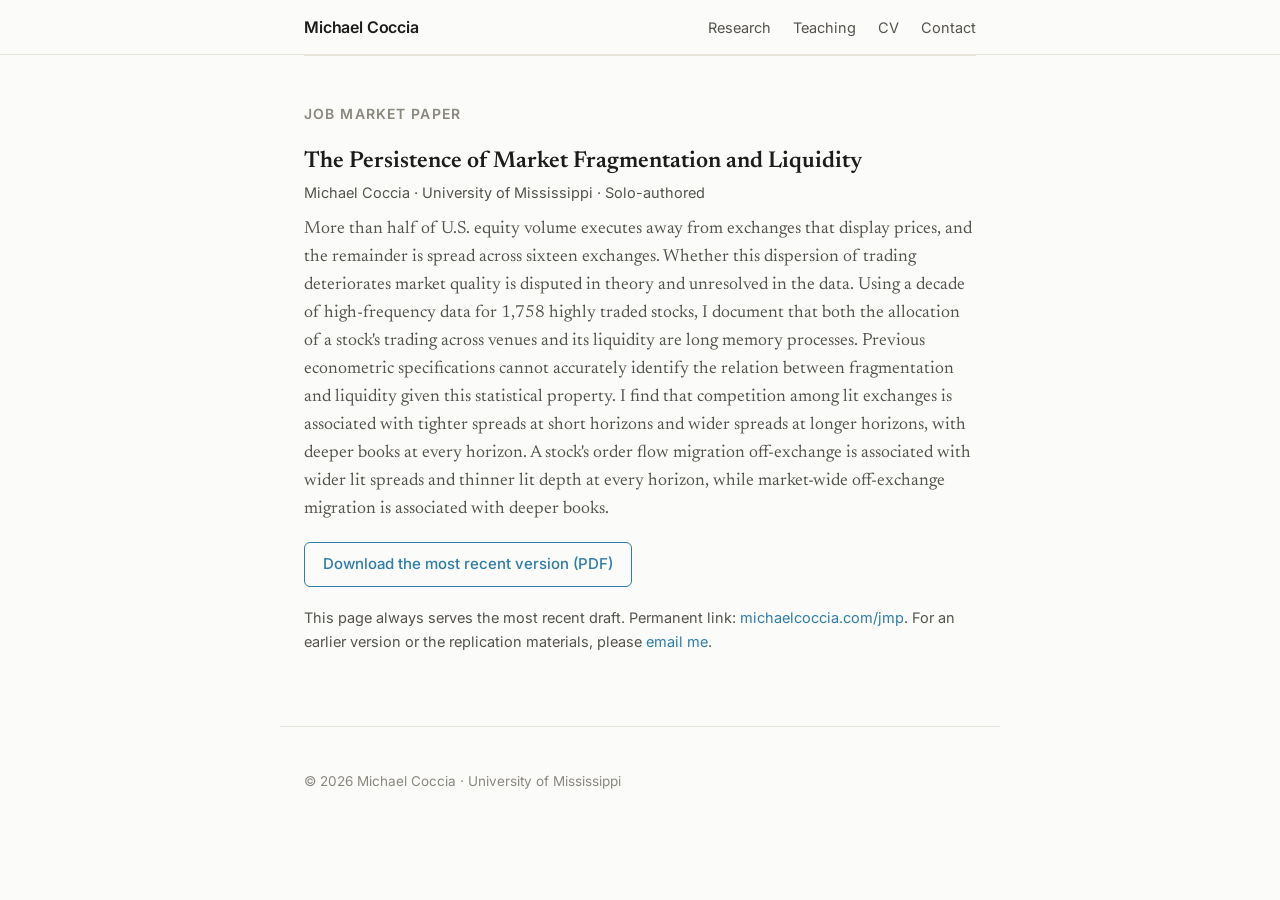
==== jmp/index.html @ 6da410b3 "Publish job market paper with a permanent link Host the JMP PDF at /assets/jmp.pdf and add a landing" ====
<!DOCTYPE html>
<html lang="en">
<head>
  <meta charset="UTF-8" />
  <meta name="viewport" content="width=device-width, initial-scale=1.0" />
  <title>Job Market Paper — The Persistence of Market Fragmentation and Liquidity | Michael Coccia</title>
  <meta name="description" content="Most recent version of the job market paper of Michael Coccia: The Persistence of Market Fragmentation and Liquidity." />
  <link rel="icon" href="/favicon.ico" sizes="any" />
  <link rel="icon" type="image/svg+xml" href="/icon.svg" />
  <link rel="apple-touch-icon" href="/apple-touch-icon.png" />
  <link rel="manifest" href="/site.webmanifest" />
  <meta name="theme-color" content="#2f7ea6" />
  <link rel="canonical" href="https://michaelcoccia.com/jmp/" />
  <meta property="og:type" content="article" />
  <meta property="og:title" content="The Persistence of Market Fragmentation and Liquidity" />
  <meta property="og:description" content="Job market paper of Michael Coccia, University of Mississippi. Latest version always at michaelcoccia.com/jmp." />
  <meta property="og:url" content="https://michaelcoccia.com/jmp/" />
  <meta name="citation_title" content="The Persistence of Market Fragmentation and Liquidity" />
  <meta name="citation_author" content="Coccia, Michael" />
  <meta name="citation_pdf_url" content="https://michaelcoccia.com/assets/jmp.pdf" />
  <link rel="stylesheet" href="/style.css" />
  <link rel="preconnect" href="https://fonts.googleapis.com" />
  <link rel="preconnect" href="https://fonts.gstatic.com" crossorigin />
  <link href="https://fonts.googleapis.com/css2?family=Newsreader:ital,opsz,wght@0,6..72,400;0,6..72,500;0,6..72,600;1,6..72,400&family=Inter:wght@400;500;600&display=swap" rel="stylesheet" />
</head>
<body>
  <header class="site-header">
    <nav class="nav">
      <a class="nav-brand" href="/">Michael Coccia</a>
      <ul class="nav-links">
        <li><a href="/#research">Research</a></li>
        <li><a href="/#teaching">Teaching</a></li>
        <li><a href="/#cv">CV</a></li>
        <li><a href="/#contact">Contact</a></li>
      </ul>
    </nav>
  </header>

  <main id="top">
    <section class="section">
      <h2>Job Market Paper</h2>
      <article class="paper jmp">
        <h3 class="paper-title">The Persistence of Market Fragmentation and Liquidity</h3>
        <p class="paper-meta">Michael Coccia · University of Mississippi · Solo-authored</p>
        <p class="paper-abstract">
          More than half of U.S. equity volume executes away from exchanges that
          display prices, and the remainder is spread across sixteen exchanges.
          Whether this dispersion of trading deteriorates market quality is disputed
          in theory and unresolved in the data. Using a decade of high-frequency data
          for 1,758 highly traded stocks, I document that both the allocation of a
          stock's trading across venues and its liquidity are long memory processes.
          Previous econometric specifications cannot accurately identify the relation
          between fragmentation and liquidity given this statistical property. I find
          that competition among lit exchanges is associated with tighter spreads at
          short horizons and wider spreads at longer horizons, with deeper books at
          every horizon. A stock's order flow migration off-exchange is associated
          with wider lit spreads and thinner lit depth at every horizon, while
          market-wide off-exchange migration is associated with deeper books.
        </p>
        <p><a class="button" href="/assets/jmp.pdf">Download the most recent version (PDF)</a></p>
        <p class="paper-meta">
          This page always serves the most recent draft. Permanent link:
          <a href="https://michaelcoccia.com/jmp">michaelcoccia.com/jmp</a>.
          For an earlier version or the replication materials, please
          <a href="mailto:macoccia@olemiss.edu">email me</a>.
        </p>
      </article>
    </section>
  </main>

  <footer class="site-footer">
    <p>© <span id="year"></span> Michael Coccia · University of Mississippi</p>
  </footer>

  <script>
    document.getElementById('year').textContent = new Date().getFullYear();
  </script>
</body>
</html>
---- style.css ----
/* ===== Design tokens ===== */
:root {
  --bg: #fbfbf9;
  --surface: #ffffff;
  --text: #1c1c1a;
  --text-soft: #55534d;
  --muted: #8a887f;
  --border: #e6e3db;
  --accent: #2f7ea6;        /* powder / sky blue */
  --accent-soft: #4a97bd;
  --maxw: 720px;
  --serif: "Newsreader", Georgia, "Times New Roman", serif;
  --sans: "Inter", -apple-system, BlinkMacSystemFont, "Segoe UI", sans-serif;
}

@media (prefers-color-scheme: dark) {
  :root {
    --bg: #161614;
    --surface: #1e1e1b;
    --text: #ededea;
    --text-soft: #b9b6ae;
    --muted: #86847c;
    --border: #2e2e2a;
    --accent: #86c5e0;
    --accent-soft: #a3d4ea;
  }
}

/* ===== Base ===== */
* { box-sizing: border-box; }

html { scroll-behavior: smooth; scroll-padding-top: 72px; }

body {
  margin: 0;
  background: var(--bg);
  color: var(--text);
  font-family: var(--serif);
  font-size: 19px;
  line-height: 1.65;
  -webkit-font-smoothing: antialiased;
}

a {
  color: var(--accent);
  text-decoration: none;
  text-underline-offset: 2px;
}
a:hover { text-decoration: underline; }

/* ===== Header / nav ===== */
.site-header {
  position: sticky;
  top: 0;
  z-index: 10;
  background: color-mix(in srgb, var(--bg) 88%, transparent);
  backdrop-filter: saturate(1.4) blur(8px);
  border-bottom: 1px solid var(--border);
}
.nav {
  max-width: var(--maxw);
  margin: 0 auto;
  padding: 14px 24px;
  display: flex;
  align-items: baseline;
  justify-content: space-between;
  gap: 16px;
}
.nav-brand {
  font-family: var(--sans);
  font-weight: 600;
  font-size: 16px;
  color: var(--text);
  letter-spacing: -0.01em;
}
.nav-links {
  display: flex;
  gap: 22px;
  list-style: none;
  margin: 0;
  padding: 0;
  font-family: var(--sans);
  font-size: 14.5px;
}
.nav-links a { color: var(--text-soft); }
.nav-links a:hover { color: var(--accent); text-decoration: none; }

/* ===== Layout ===== */
main { max-width: var(--maxw); margin: 0 auto; padding: 0 24px; }

.section {
  padding: 46px 0;
  border-top: 1px solid var(--border);
}
h2 {
  font-family: var(--sans);
  font-size: 14px;
  font-weight: 600;
  letter-spacing: 0.08em;
  text-transform: uppercase;
  color: var(--muted);
  margin: 0 0 22px;
}
.subhead {
  font-family: var(--sans);
  font-size: 13px;
  font-weight: 600;
  letter-spacing: 0.04em;
  text-transform: uppercase;
  color: var(--text-soft);
  margin: 34px 0 14px;
}

/* ===== Intro ===== */
.intro { padding: 54px 0 40px; }
.intro-grid {
  display: grid;
  grid-template-columns: 140px 1fr;
  gap: 30px;
  align-items: start;
}
.intro-photo img {
  width: 140px;
  height: 140px;
  object-fit: cover;
  border-radius: 6px;
  border: 1px solid var(--border);
}
.intro-text h1 {
  font-size: 40px;
  line-height: 1.1;
  font-weight: 600;
  letter-spacing: -0.02em;
  margin: 0 0 8px;
}
.tagline {
  font-family: var(--sans);
  font-size: 16px;
  color: var(--text-soft);
  margin: 0 0 18px;
}
.bio { margin: 0 0 18px; color: var(--text); }
.intro-links {
  font-family: var(--sans);
  font-size: 15px;
  margin: 0;
}
.dot { color: var(--muted); margin: 0 8px; }

/* ===== Papers ===== */
.paper { margin: 0 0 26px; }
.paper-list { list-style: none; margin: 0; padding: 0; counter-reset: paper; }
.paper-list > li { margin: 0 0 26px; }
.paper-title {
  font-size: 21px;
  font-weight: 600;
  line-height: 1.3;
  margin: 0 0 4px;
}
.jmp .paper-title { font-size: 23px; }
.paper-meta {
  font-family: var(--sans);
  font-size: 14.5px;
  color: var(--text-soft);
  margin: 0 0 10px;
}
.paper-abstract {
  font-size: 17.5px;
  line-height: 1.6;
  color: var(--text-soft);
  margin: 0 0 10px;
}
.paper-links {
  font-family: var(--sans);
  font-size: 14.5px;
  margin: 0;
}
.muted-link { font-family: var(--sans); font-size: 14.5px; color: var(--muted); }
.wip-list { margin: 0; padding-left: 20px; color: var(--text-soft); }
.wip-list li { margin: 0 0 6px; }

/* ===== Teaching ===== */
.section-lead { color: var(--text-soft); margin: 0 0 20px; }
.teaching-list { list-style: none; margin: 0; padding: 0; }
.teaching-item {
  display: grid;
  grid-template-columns: 130px 1fr;
  gap: 18px;
  padding: 14px 0;
  border-bottom: 1px solid var(--border);
}
.teaching-item:last-child { border-bottom: none; }
.teaching-role {
  font-family: var(--sans);
  font-size: 13px;
  font-weight: 600;
  text-transform: uppercase;
  letter-spacing: 0.04em;
  color: var(--accent);
  padding-top: 2px;
}
.teaching-body { display: flex; flex-direction: column; }
.course { font-weight: 500; }
.teaching-meta {
  font-family: var(--sans);
  font-size: 14px;
  color: var(--muted);
}

/* ===== Buttons ===== */
.button {
  display: inline-block;
  font-family: var(--sans);
  font-size: 15px;
  font-weight: 500;
  padding: 9px 18px;
  border: 1px solid var(--accent);
  border-radius: 6px;
  color: var(--accent);
}
.button:hover { background: var(--accent); color: #fff; text-decoration: none; }

/* ===== Contact ===== */
.contact-grid {
  display: grid;
  grid-template-columns: repeat(3, 1fr);
  gap: 24px;
}
.contact-label {
  font-family: var(--sans);
  font-size: 12.5px;
  font-weight: 600;
  text-transform: uppercase;
  letter-spacing: 0.06em;
  color: var(--muted);
  margin: 0 0 4px;
}
.contact-grid p { margin: 0 0 4px; font-size: 17px; }
.references { margin-top: 26px; }

/* ===== Footer ===== */
.site-footer {
  max-width: var(--maxw);
  margin: 0 auto;
  padding: 30px 24px 50px;
  border-top: 1px solid var(--border);
  font-family: var(--sans);
  font-size: 13.5px;
  color: var(--muted);
}

/* ===== Responsive ===== */
@media (max-width: 620px) {
  body { font-size: 18px; }
  .nav-links { gap: 16px; }
  .intro-grid { grid-template-columns: 1fr; gap: 20px; }
  .intro-photo img { width: 110px; height: 110px; }
  .intro-text h1 { font-size: 32px; }
  .contact-grid { grid-template-columns: 1fr; }
  .teaching-item { grid-template-columns: 1fr; gap: 4px; }
}
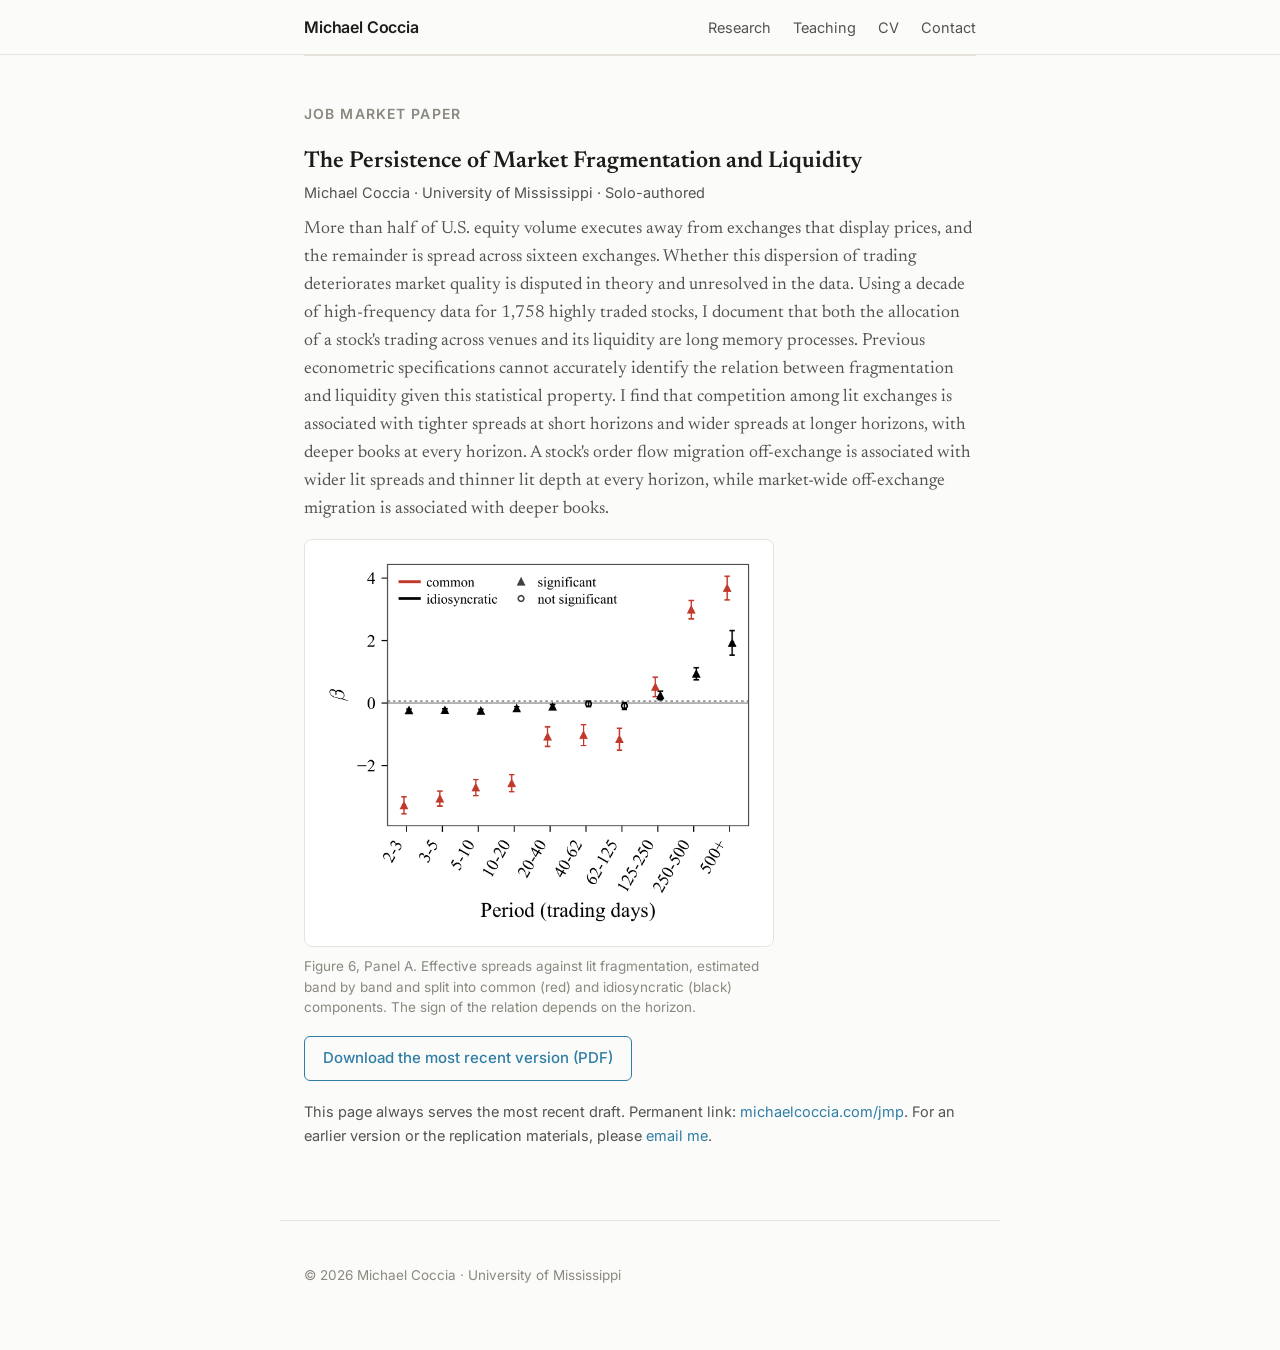
==== commit 35e599bc: "Add a figure to each paper entry Each paper on the home page now shows one figure with a short capti" ====
--- a/jmp/index.html
+++ b/jmp/index.html
@@ -57,6 +57,17 @@
           with wider lit spreads and thinner lit depth at every horizon, while
           market-wide off-exchange migration is associated with deeper books.
         </p>
+        <figure class="paper-figure narrow">
+          <a href="/assets/jmp.pdf">
+            <img src="/assets/figs/jmp.png" alt="Coefficients on lit fragmentation by frequency band, split into common and idiosyncratic components" loading="lazy" />
+          </a>
+          <figcaption>
+            Figure 6, Panel A. Effective spreads against lit fragmentation,
+            estimated band by band and split into common (red) and
+            idiosyncratic (black) components. The sign of the relation depends
+            on the horizon.
+          </figcaption>
+        </figure>
         <p><a class="button" href="/assets/jmp.pdf">Download the most recent version (PDF)</a></p>
         <p class="paper-meta">
           This page always serves the most recent draft. Permanent link:
--- a/style.css
+++ b/style.css
@@ -259,3 +259,31 @@
   .contact-grid { grid-template-columns: 1fr; }
   .teaching-item { grid-template-columns: 1fr; gap: 4px; }
 }
+
+/* ===== Paper figures ===== */
+.paper-figure {
+  margin: 16px 0 14px;
+  padding: 0;
+}
+.paper-figure a {
+  display: block;
+  background: #ffffff;
+  border: 1px solid var(--border);
+  border-radius: 8px;
+  padding: 12px;
+}
+.paper-figure a:hover { border-color: var(--accent); }
+.paper-figure img {
+  display: block;
+  width: 100%;
+  height: auto;
+  border-radius: 2px;
+}
+.paper-figure figcaption {
+  font-family: var(--sans);
+  font-size: 13.5px;
+  line-height: 1.5;
+  color: var(--muted);
+  margin-top: 9px;
+}
+.paper-figure.narrow { max-width: 470px; }
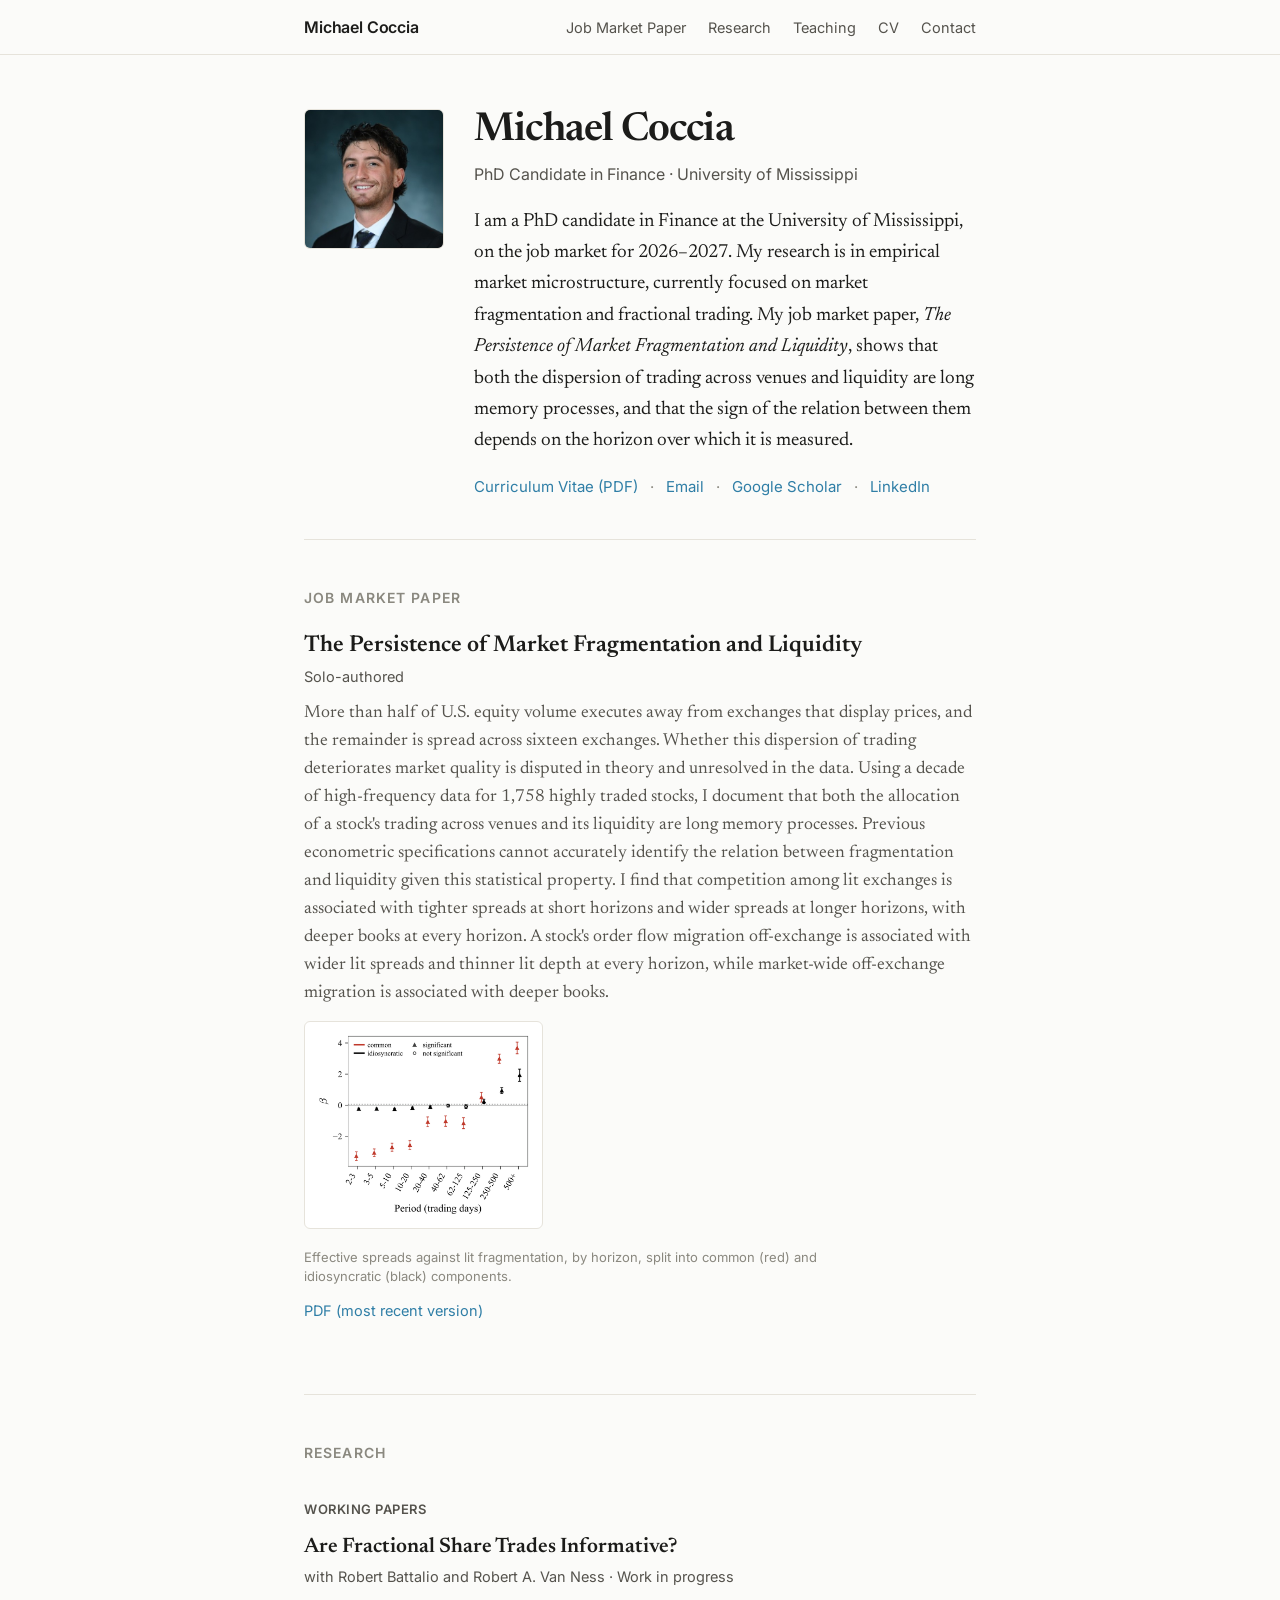
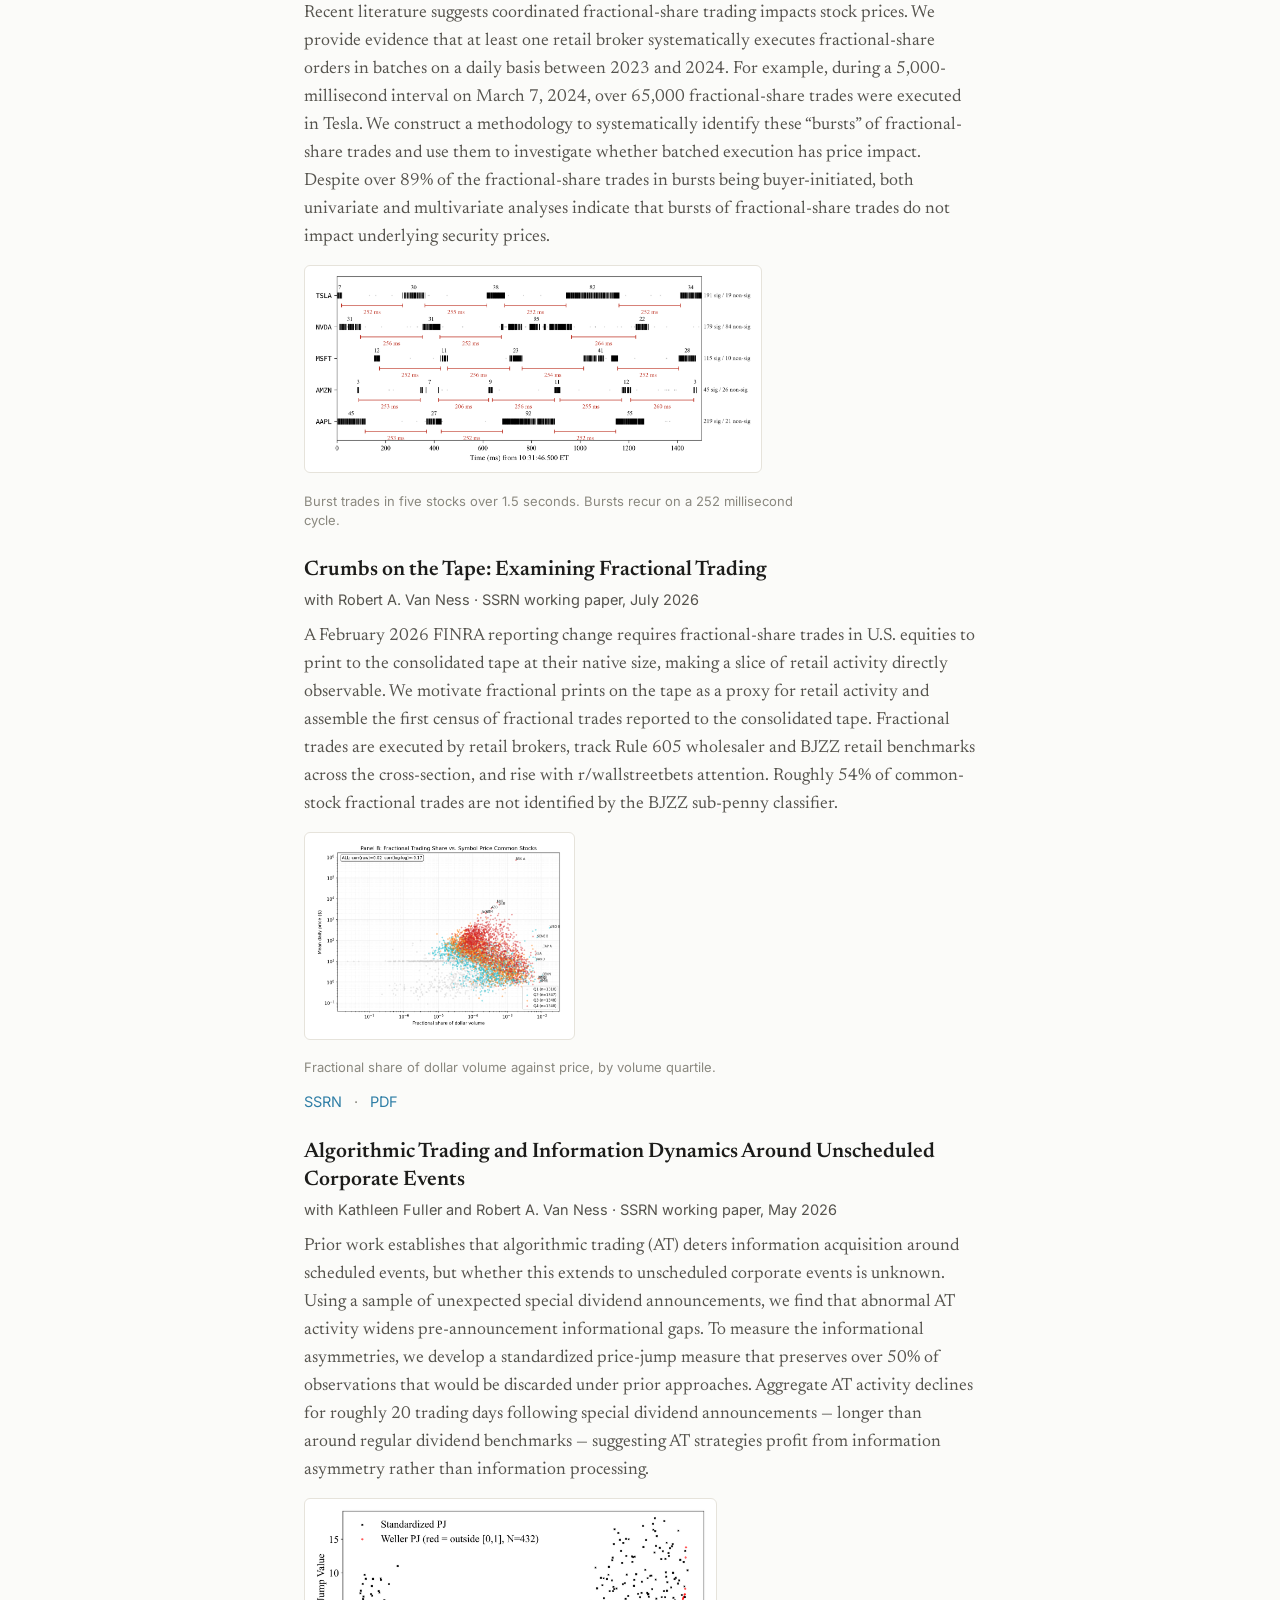
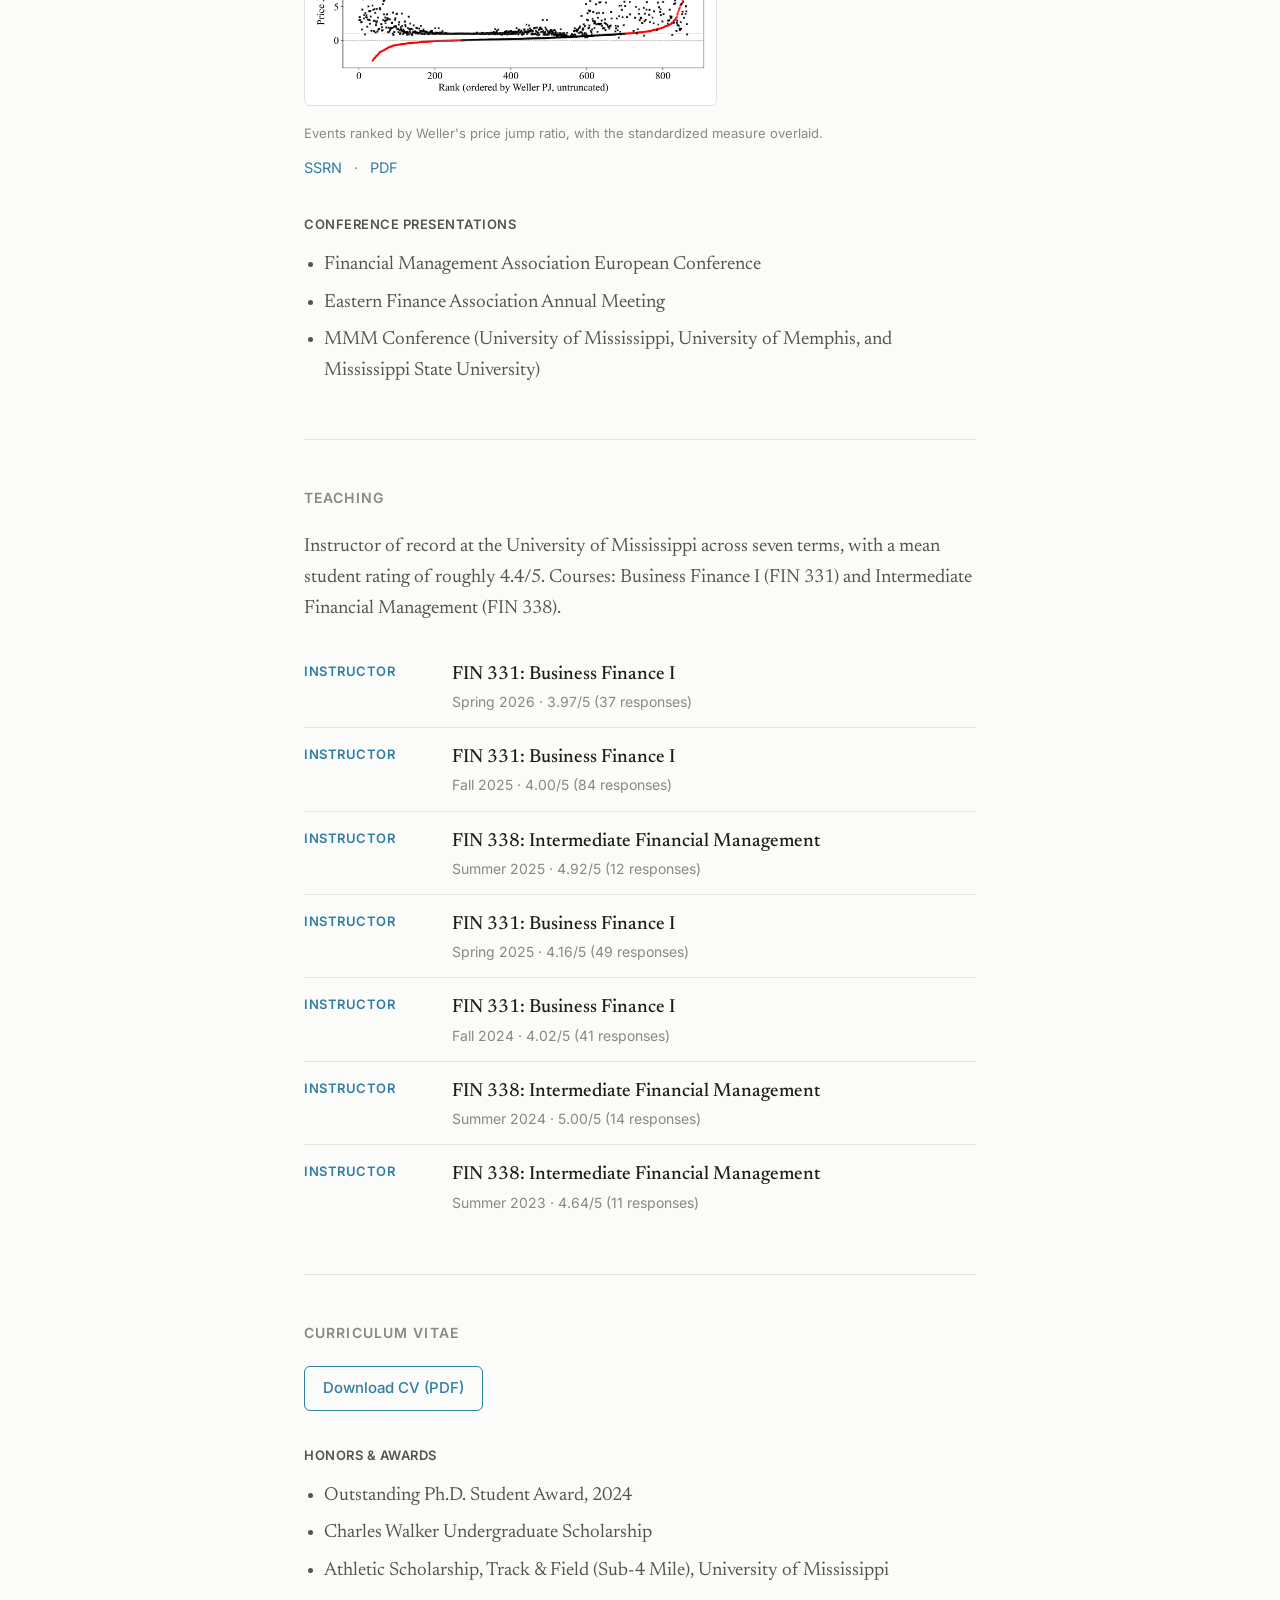
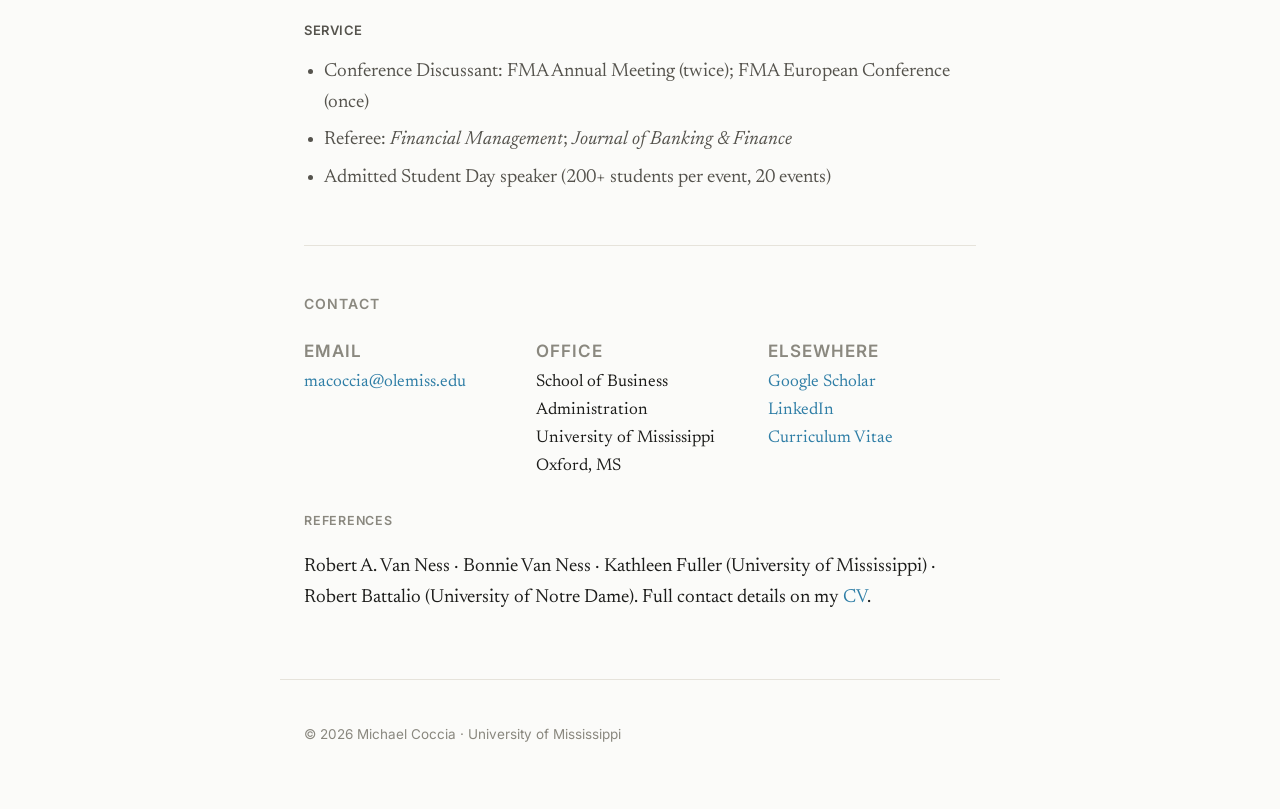
==== commit d02bc289: "Update the job market paper text and shrink the figures Replace the home page abstract and the intro" ====
--- a/jmp/index.html
+++ b/jmp/index.html
@@ -2,89 +2,14 @@
 <html lang="en">
 <head>
   <meta charset="UTF-8" />
-  <meta name="viewport" content="width=device-width, initial-scale=1.0" />
-  <title>Job Market Paper — The Persistence of Market Fragmentation and Liquidity | Michael Coccia</title>
-  <meta name="description" content="Most recent version of the job market paper of Michael Coccia: The Persistence of Market Fragmentation and Liquidity." />
-  <link rel="icon" href="/favicon.ico" sizes="any" />
-  <link rel="icon" type="image/svg+xml" href="/icon.svg" />
-  <link rel="apple-touch-icon" href="/apple-touch-icon.png" />
-  <link rel="manifest" href="/site.webmanifest" />
-  <meta name="theme-color" content="#2f7ea6" />
-  <link rel="canonical" href="https://michaelcoccia.com/jmp/" />
-  <meta property="og:type" content="article" />
-  <meta property="og:title" content="The Persistence of Market Fragmentation and Liquidity" />
-  <meta property="og:description" content="Job market paper of Michael Coccia, University of Mississippi. Latest version always at michaelcoccia.com/jmp." />
-  <meta property="og:url" content="https://michaelcoccia.com/jmp/" />
-  <meta name="citation_title" content="The Persistence of Market Fragmentation and Liquidity" />
-  <meta name="citation_author" content="Coccia, Michael" />
-  <meta name="citation_pdf_url" content="https://michaelcoccia.com/assets/jmp.pdf" />
-  <link rel="stylesheet" href="/style.css" />
-  <link rel="preconnect" href="https://fonts.googleapis.com" />
-  <link rel="preconnect" href="https://fonts.gstatic.com" crossorigin />
-  <link href="https://fonts.googleapis.com/css2?family=Newsreader:ital,opsz,wght@0,6..72,400;0,6..72,500;0,6..72,600;1,6..72,400&family=Inter:wght@400;500;600&display=swap" rel="stylesheet" />
+  <meta http-equiv="refresh" content="0; url=/#jmp" />
+  <link rel="canonical" href="https://michaelcoccia.com/#jmp" />
+  <meta name="robots" content="noindex" />
+  <title>Job Market Paper — Michael Coccia</title>
+  <script>window.location.replace("/#jmp");</script>
 </head>
 <body>
-  <header class="site-header">
-    <nav class="nav">
-      <a class="nav-brand" href="/">Michael Coccia</a>
-      <ul class="nav-links">
-        <li><a href="/#research">Research</a></li>
-        <li><a href="/#teaching">Teaching</a></li>
-        <li><a href="/#cv">CV</a></li>
-        <li><a href="/#contact">Contact</a></li>
-      </ul>
-    </nav>
-  </header>
-
-  <main id="top">
-    <section class="section">
-      <h2>Job Market Paper</h2>
-      <article class="paper jmp">
-        <h3 class="paper-title">The Persistence of Market Fragmentation and Liquidity</h3>
-        <p class="paper-meta">Michael Coccia · University of Mississippi · Solo-authored</p>
-        <p class="paper-abstract">
-          More than half of U.S. equity volume executes away from exchanges that
-          display prices, and the remainder is spread across sixteen exchanges.
-          Whether this dispersion of trading deteriorates market quality is disputed
-          in theory and unresolved in the data. Using a decade of high-frequency data
-          for 1,758 highly traded stocks, I document that both the allocation of a
-          stock's trading across venues and its liquidity are long memory processes.
-          Previous econometric specifications cannot accurately identify the relation
-          between fragmentation and liquidity given this statistical property. I find
-          that competition among lit exchanges is associated with tighter spreads at
-          short horizons and wider spreads at longer horizons, with deeper books at
-          every horizon. A stock's order flow migration off-exchange is associated
-          with wider lit spreads and thinner lit depth at every horizon, while
-          market-wide off-exchange migration is associated with deeper books.
-        </p>
-        <figure class="paper-figure narrow">
-          <a href="/assets/jmp.pdf">
-            <img src="/assets/figs/jmp.png" alt="Coefficients on lit fragmentation by frequency band, split into common and idiosyncratic components" loading="lazy" />
-          </a>
-          <figcaption>
-            Figure 6, Panel A. Effective spreads against lit fragmentation,
-            estimated band by band and split into common (red) and
-            idiosyncratic (black) components. The sign of the relation depends
-            on the horizon.
-          </figcaption>
-        </figure>
-        <p><a class="button" href="/assets/jmp.pdf">Download the most recent version (PDF)</a></p>
-        <p class="paper-meta">
-          This page always serves the most recent draft. Permanent link:
-          <a href="https://michaelcoccia.com/jmp">michaelcoccia.com/jmp</a>.
-          For an earlier version or the replication materials, please
-          <a href="mailto:macoccia@olemiss.edu">email me</a>.
-        </p>
-      </article>
-    </section>
-  </main>
-
-  <footer class="site-footer">
-    <p>© <span id="year"></span> Michael Coccia · University of Mississippi</p>
-  </footer>
-
-  <script>
-    document.getElementById('year').textContent = new Date().getFullYear();
-  </script>
+  <p>Redirecting to the <a href="/#jmp">job market paper</a>.
+     The PDF is <a href="/assets/jmp.pdf">here</a>.</p>
 </body>
 </html>
